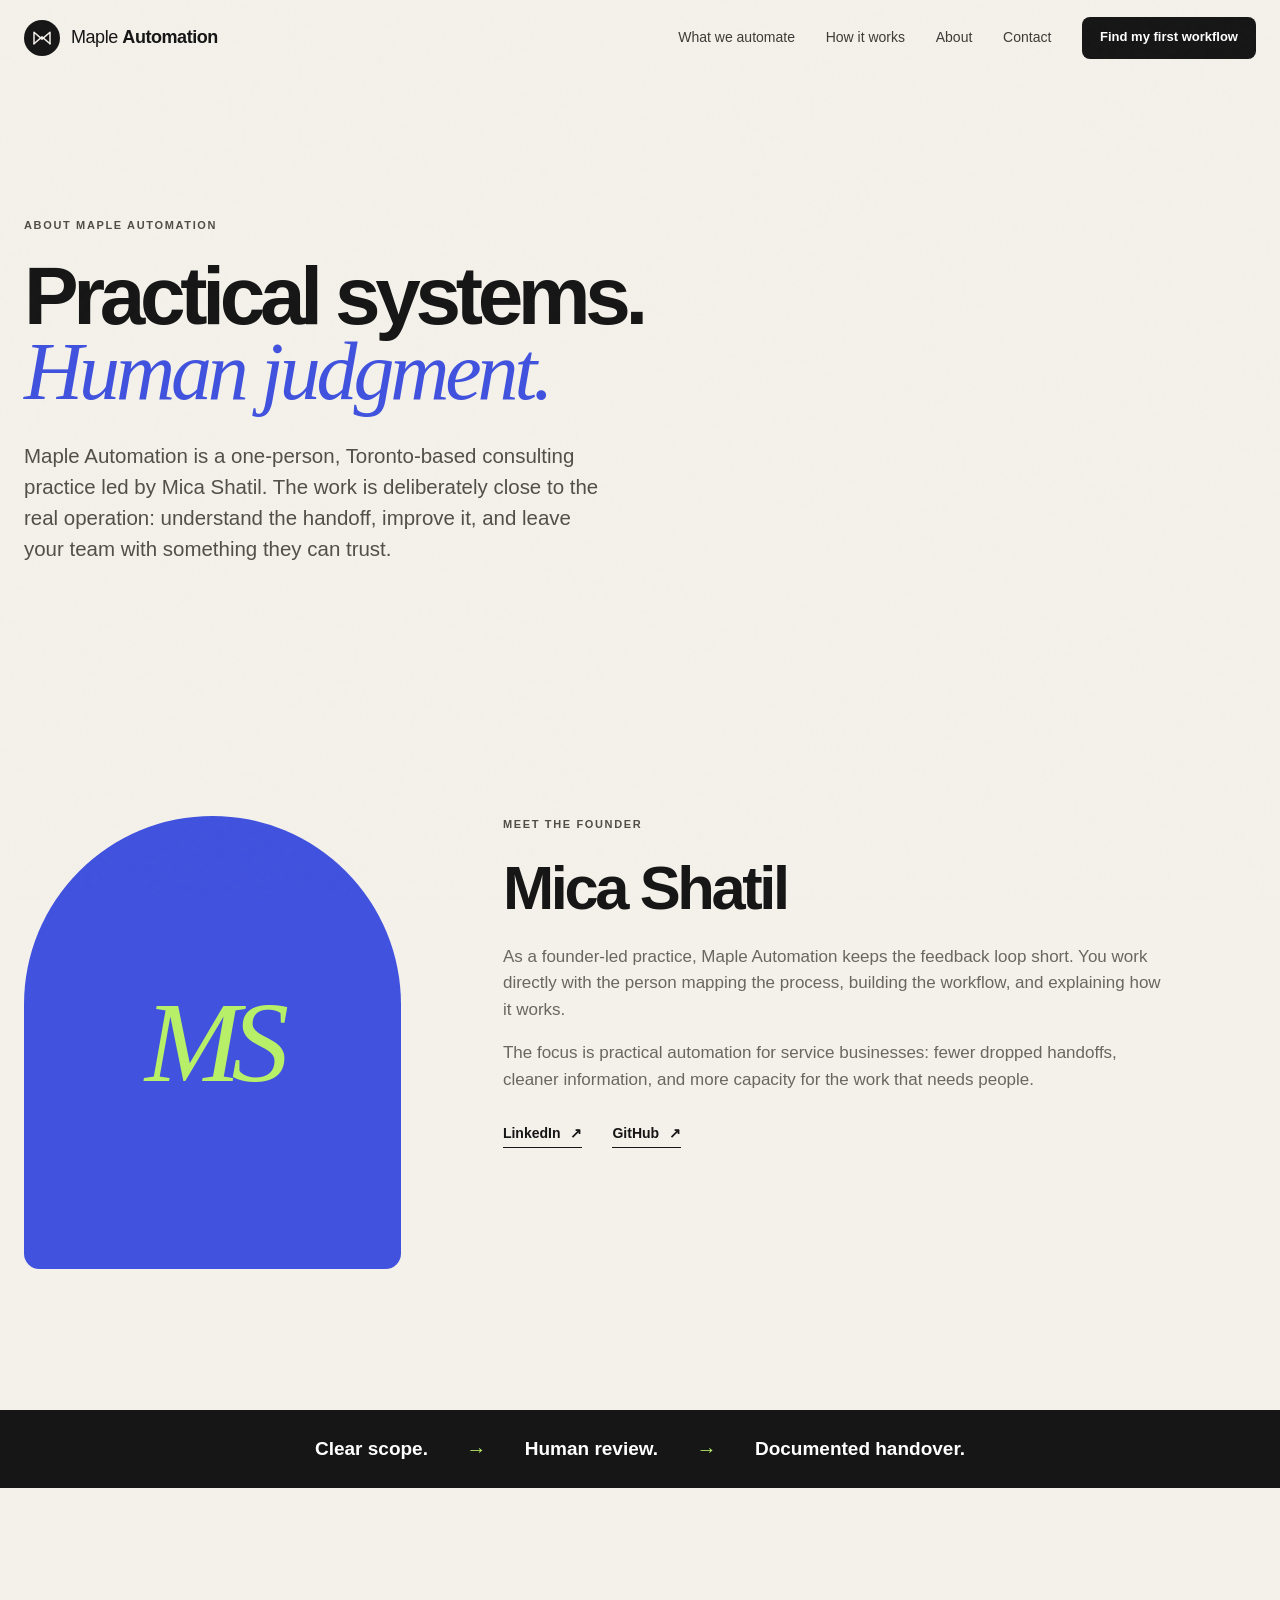
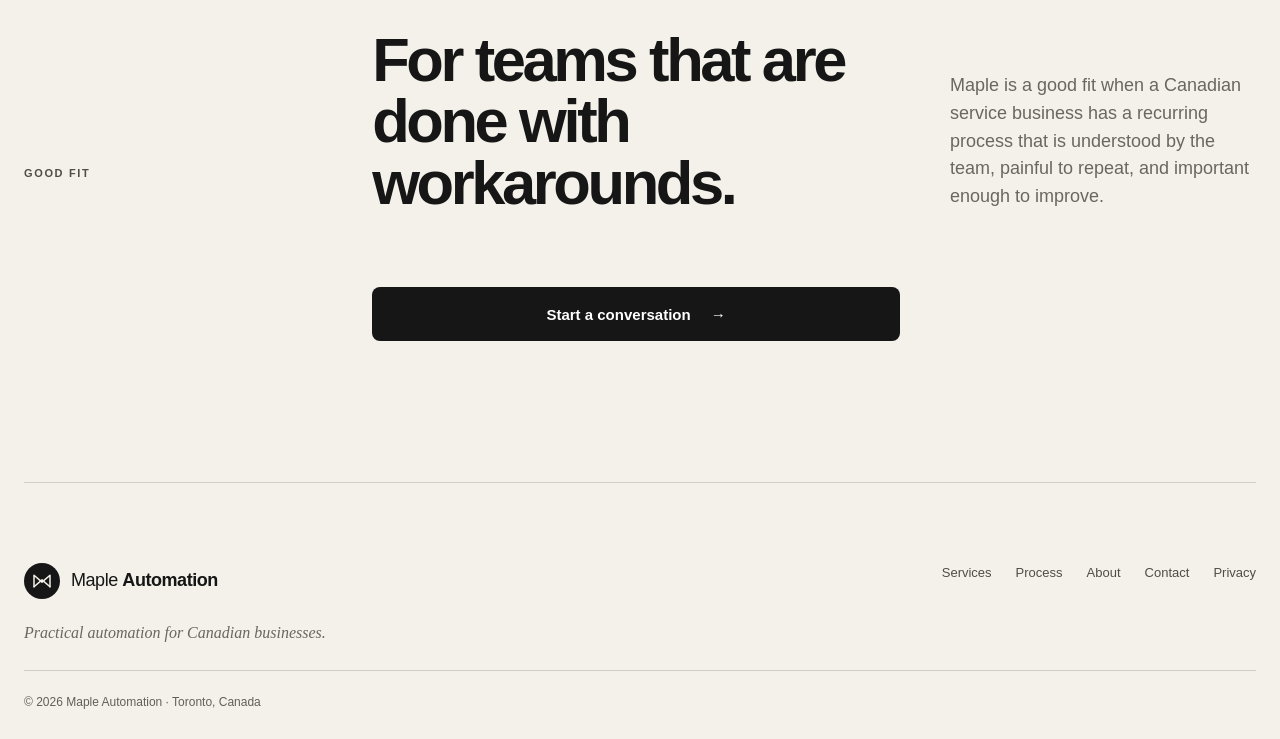
==== about.html @ 8e7fe8f0 "Maple Automation website" ====
<!doctype html><html lang="en-CA"><head><meta charset="utf-8"><meta name="viewport" content="width=device-width, initial-scale=1"><title>About Maple Automation | Mica Shatil, Toronto</title><meta name="description" content="Meet Mica Shatil, the founder behind Maple Automation, a Toronto-based automation consulting practice for Canadian service businesses."><meta name="robots" content="index,follow"><meta name="referrer" content="strict-origin-when-cross-origin"><link rel="canonical" href="https://mapleautomation.ca/about.html"><meta property="og:type" content="website"><meta property="og:locale" content="en_CA"><meta property="og:site_name" content="Maple Automation"><meta property="og:title" content="About Maple Automation | Mica Shatil, Toronto"><meta property="og:description" content="Meet Mica Shatil, the founder behind Maple Automation, a Toronto-based automation consulting practice for Canadian service businesses."><meta property="og:url" content="https://mapleautomation.ca/about.html"><meta property="og:image" content="https://mapleautomation.ca/assets/social-card.png"><meta property="og:image:alt" content="Maple Automation — Practical automation for Canadian businesses"><meta name="twitter:card" content="summary_large_image"><meta name="twitter:title" content="About Maple Automation | Mica Shatil, Toronto"><meta name="twitter:description" content="Meet Mica Shatil, the founder behind Maple Automation, a Toronto-based automation consulting practice for Canadian service businesses."><meta name="twitter:image" content="https://mapleautomation.ca/assets/social-card.png"><link rel="icon" href="assets/favicon.svg" type="image/svg+xml"><link rel="stylesheet" href="styles.css"></head><body><a class="skip-link" href="#main">Skip to content</a><header class="site-header" data-header><a class="brand" href="index.html" aria-label="Maple Automation home"><svg class="brand-mark" viewBox="0 0 42 42" aria-hidden="true"><path d="M7 31V11l14 12 14-12v20"/><path d="M7 31l14-12 14 12"/></svg><span>Maple <b>Automation</b></span></a><button class="menu-toggle" type="button" aria-expanded="false" aria-controls="site-nav" data-menu-toggle><span class="sr-only" data-menu-label>Open navigation</span><span></span><span></span></button><nav id="site-nav" class="site-nav" aria-label="Primary" data-nav><a href="services.html">What we automate</a><a href="process.html">How it works</a><a href="about.html" aria-current="page">About</a><a href="contact.html">Contact</a><a class="button button-small button-dark" href="contact.html">Find my first workflow</a></nav></header><main id="main" tabindex="-1"><section class="page-hero section-shell section-pad"><p class="eyebrow">About Maple Automation</p><h1>Practical systems.<br><em>Human judgment.</em></h1><p class="hero-lede">Maple Automation is a one-person, Toronto-based consulting practice led by Mica Shatil. The work is deliberately close to the real operation: understand the handoff, improve it, and leave your team with something they can trust.</p></section><section class="about section-shell section-pad" data-reveal><div class="about-grid"><div class="founder-mark" aria-hidden="true">MS</div><div><p class="eyebrow">Meet the founder</p><h2>Mica Shatil</h2><p>As a founder-led practice, Maple Automation keeps the feedback loop short. You work directly with the person mapping the process, building the workflow, and explaining how it works.</p><p>The focus is practical automation for service businesses: fewer dropped handoffs, cleaner information, and more capacity for the work that needs people.</p><div class="about-links"><a class="text-link" href="https://www.linkedin.com/in/mica-shatil" target="_blank" rel="noreferrer">LinkedIn <span class="sr-only">(opens in a new tab)</span><span aria-hidden="true">↗</span></a><a class="text-link" href="https://github.com/Mica-Shatil" target="_blank" rel="noreferrer">GitHub <span class="sr-only">(opens in a new tab)</span><span aria-hidden="true">↗</span></a></div></div></div></section><section class="signal-strip" aria-label="Operating principles"><p>Clear scope.</p><span>→</span><p>Human review.</p><span>→</span><p>Documented handover.</p></section><section class="section-shell section-pad"><div class="two-col-intro"><p class="eyebrow">Good fit</p><div><h2>For teams that are<br>done with workarounds.</h2><p>Maple is a good fit when a Canadian service business has a recurring process that is understood by the team, painful to repeat, and important enough to improve.</p><a class="button button-dark" href="contact.html">Start a conversation <span aria-hidden="true">→</span></a></div></div></section></main><footer class="site-footer"><div class="footer-brand"><a class="brand" href="index.html"><svg class="brand-mark" viewBox="0 0 42 42" aria-hidden="true"><path d="M7 31V11l14 12 14-12v20"/><path d="M7 31l14-12 14 12"/></svg><span>Maple <b>Automation</b></span></a><p>Practical automation for Canadian businesses.</p></div><nav aria-label="Footer"><a href="services.html">Services</a><a href="process.html">Process</a><a href="about.html">About</a><a href="contact.html">Contact</a><a href="privacy.html">Privacy</a></nav><p class="footer-note">© <span data-year></span> Maple Automation · Toronto, Canada</p></footer><script src="script.js" defer></script></body></html>
---- styles.css ----
/* Maple Automation — launch site */
:root {
  --paper: #f4f1ea;
  --paper-2: #ebe7de;
  --ink: #161616;
  --muted: #69675f;
  --line: rgba(22, 22, 22, .16);
  --blue: #4052de;
  --blue-deep: #2738c9;
  --green: #b8ef68;
  --orange: #ff7048;
  --orange-text: #a93216;
  --white: #fffdfa;
  --radius: 18px;
  --shadow: 0 22px 70px rgba(31, 26, 16, .12);
  --shell: min(1240px, calc(100% - 48px));
}

* { box-sizing: border-box; }
html { scroll-behavior: smooth; overflow-x: hidden; overflow-x: clip; }
body {
  margin: 0;
  color: var(--ink);
  background: var(--paper);
  font-family: Inter, ui-sans-serif, -apple-system, BlinkMacSystemFont, "Segoe UI", sans-serif;
  font-size: 16px;
  line-height: 1.55;
  -webkit-font-smoothing: antialiased;
  overflow-x: hidden;
  overflow-x: clip;
}
body::before {
  position: fixed;
  inset: 0;
  z-index: 99;
  pointer-events: none;
  opacity: .025;
  content: "";
  background-image: url("data:image/svg+xml,%3Csvg viewBox='0 0 180 180' xmlns='http://www.w3.org/2000/svg'%3E%3Cfilter id='n'%3E%3CfeTurbulence type='fractalNoise' baseFrequency='.8' numOctaves='4' stitchTiles='stitch'/%3E%3C/filter%3E%3Crect width='100%25' height='100%25' filter='url(%23n)' opacity='.7'/%3E%3C/svg%3E");
}

::selection { background: var(--green); color: var(--ink); }
a { color: inherit; }
button, input, textarea { font: inherit; }
button, a { -webkit-tap-highlight-color: transparent; }
img, svg { display: block; max-width: 100%; }
h1, h2, h3, p { margin-top: 0; }
h1, h2, h3 { text-wrap: balance; }
p { text-wrap: pretty; }

.sr-only {
  position: absolute;
  width: 1px;
  height: 1px;
  padding: 0;
  margin: -1px;
  overflow: hidden;
  clip: rect(0,0,0,0);
  white-space: nowrap;
  border: 0;
}
.skip-link {
  position: fixed;
  z-index: 200;
  top: 12px;
  left: 12px;
  transform: translateY(-150%);
  padding: 10px 16px;
  background: var(--ink);
  color: white;
  border-radius: 8px;
}
.skip-link:focus { transform: none; }
main:focus { outline: none; }

:focus-visible {
  outline: 3px solid var(--blue);
  outline-offset: 4px;
}

.section-shell { width: var(--shell); margin-inline: auto; }
.section-pad { padding-block: clamp(88px, 11vw, 160px); }
[id] { scroll-margin-top: 88px; }

.site-header {
  position: sticky;
  z-index: 60;
  top: 0;
  display: flex;
  align-items: center;
  justify-content: space-between;
  width: 100%;
  min-height: 76px;
  padding: 12px max(24px, calc((100% - 1240px) / 2));
  border-bottom: 1px solid transparent;
  transition: background .25s ease, border-color .25s ease, min-height .25s ease;
}
.site-header.is-scrolled {
  min-height: 64px;
  background: rgba(244, 241, 234, .9);
  border-color: var(--line);
  backdrop-filter: blur(18px);
  -webkit-backdrop-filter: blur(18px);
}
.brand {
  display: inline-flex;
  gap: 11px;
  align-items: center;
  font-size: 18px;
  letter-spacing: -.025em;
  text-decoration: none;
}
.brand b { font-weight: 730; }
.brand-mark {
  width: 36px;
  height: 36px;
  padding: 6px;
  background: var(--ink);
  color: var(--paper);
  border-radius: 50%;
}
.brand-mark path { fill: none; stroke: currentColor; stroke-width: 2.6; stroke-linecap: round; stroke-linejoin: round; }
.site-nav { display: flex; align-items: center; gap: clamp(18px, 2.4vw, 34px); }
.site-nav > a:not(.button) {
  position: relative;
  color: #3c3b37;
  font-size: 14px;
  text-decoration: none;
}
.site-nav > a:not(.button)::after {
  position: absolute;
  right: 0;
  bottom: -4px;
  left: 0;
  height: 1px;
  content: "";
  background: currentColor;
  transform: scaleX(0);
  transform-origin: right;
  transition: transform .2s ease;
}
.site-nav > a:not(.button):hover::after { transform: scaleX(1); transform-origin: left; }
.menu-toggle { display: none; }

.button {
  display: inline-flex;
  min-height: 54px;
  padding: 0 22px;
  align-items: center;
  justify-content: center;
  gap: 20px;
  border: 1px solid transparent;
  border-radius: 8px;
  cursor: pointer;
  font-size: 15px;
  font-weight: 700;
  text-decoration: none;
  transition: transform .2s ease, box-shadow .2s ease, background .2s ease;
}
.button:hover { transform: translateY(-2px); box-shadow: 0 10px 24px rgba(0,0,0,.12); }
.button-primary { background: var(--green); color: var(--ink); }
.button-dark { background: var(--ink); color: white; }
.button-small { min-height: 42px; padding-inline: 17px; font-size: 13px; }
.button-wide { width: 100%; }
.text-link {
  display: inline-flex;
  align-items: center;
  gap: 10px;
  padding-bottom: 2px;
  border-bottom: 1px solid currentColor;
  font-size: 14px;
  font-weight: 700;
  text-decoration: none;
}
.text-link span { transition: transform .2s ease; }
.text-link:hover span { transform: translate(3px, -2px); }

.eyebrow {
  display: flex;
  align-items: center;
  gap: 9px;
  margin-bottom: 24px;
  color: #4f4d46;
  font-size: 11px;
  font-weight: 800;
  letter-spacing: .15em;
  text-transform: uppercase;
}
.eyebrow-light { color: rgba(255,255,255,.92); font-size: 12px; }
.pulse-dot { width: 7px; height: 7px; background: var(--orange); border-radius: 50%; box-shadow: 0 0 0 5px rgba(255,112,72,.14); }

.hero {
  display: grid;
  min-height: calc(100vh - 76px);
  min-height: calc(100svh - 76px);
  padding-block: clamp(68px, 8vh, 110px) clamp(80px, 10vh, 130px);
  align-items: center;
  grid-template-columns: .92fr 1.08fr;
  gap: clamp(40px, 7vw, 110px);
}
.hero > * { min-width: 0; }
.hero-copy { position: relative; z-index: 2; }
.hero h1 {
  max-width: 760px;
  margin-bottom: 30px;
  font-size: clamp(62px, 7.3vw, 108px);
  font-weight: 550;
  letter-spacing: -.072em;
  line-height: .89;
}
.hero h1 em { color: var(--blue); font-family: Georgia, "Times New Roman", serif; font-weight: 400; letter-spacing: -.06em; }
.hero-lede { max-width: 590px; margin-bottom: 34px; color: #514f48; font-size: clamp(18px, 1.6vw, 22px); line-height: 1.52; }
.hero-actions { display: flex; align-items: center; gap: 28px; flex-wrap: wrap; }
.trust-line { display: flex; gap: 0; padding: 30px 0 0; margin: 0; color: var(--muted); list-style: none; font-size: 12px; font-weight: 650; }
.trust-line li { display: flex; align-items: center; }
.trust-line li:not(:last-child)::after { margin-inline: 12px; content: "·"; color: var(--orange); }

.hero-visual {
  position: relative;
  min-height: 570px;
  border: 1px solid rgba(22,22,22,.1);
  overflow: hidden;
  background:
    linear-gradient(rgba(22,22,22,.055) 1px, transparent 1px),
    linear-gradient(90deg, rgba(22,22,22,.055) 1px, transparent 1px),
    #e9e5dc;
  background-size: 42px 42px;
  border-radius: 28px;
  box-shadow: var(--shadow);
}
.hero-visual::before { position: absolute; inset: 0; content: ""; background: radial-gradient(circle at 65% 45%, rgba(83,102,255,.13), transparent 34%); }
.visual-label { position: absolute; z-index: 3; top: 28px; left: 30px; display: flex; align-items: center; gap: 10px; color: #66635b; font-size: 11px; font-weight: 700; text-transform: uppercase; letter-spacing: .1em; }
.visual-label span { padding: 5px 8px; background: #dad5cb; color: #5c5a54; border-radius: 4px; }
.input-stack { position: absolute; z-index: 2; left: 7%; top: 19%; bottom: 17%; display: flex; flex-direction: column; justify-content: space-between; }
.input-chip {
  display: flex;
  width: 170px;
  padding: 13px;
  align-items: center;
  gap: 10px;
  background: rgba(255,253,250,.95);
  border: 1px solid rgba(22,22,22,.1);
  border-radius: 11px;
  box-shadow: 0 10px 28px rgba(44,39,28,.08);
  transform: rotate(-2deg);
}
.input-chip:nth-child(2) { transform: rotate(2deg) translateX(14px); }
.input-chip:nth-child(3) { transform: rotate(-1deg) translateX(-5px); }
.chip-icon { display: grid; width: 34px; height: 34px; flex: 0 0 auto; place-items: center; background: var(--paper-2); border-radius: 7px; font-weight: 800; }
.input-chip span:last-child { display: flex; flex-direction: column; min-width: 0; }
.input-chip b { font-size: 12px; }
.input-chip small { color: #625f58; font-size: 11px; }
.flow-lines { position: absolute; z-index: 1; inset: 0; width: 100%; height: 100%; }
.flow-lines path { fill: none; stroke: #8e8b82; stroke-width: 1.5; stroke-dasharray: 5 6; opacity: .58; }
.flow-lines .flow-line-active { stroke: var(--blue); stroke-width: 2.5; stroke-dasharray: 7 7; animation: dash 15s linear infinite; opacity: .9; }
@keyframes dash { to { stroke-dashoffset: -140; } }
.automation-node {
  position: absolute;
  z-index: 3;
  top: 50%;
  left: 54%;
  display: grid;
  width: 110px;
  height: 110px;
  place-items: center;
  color: white;
  background: var(--blue);
  border: 9px solid rgba(244,241,234,.85);
  border-radius: 50%;
  box-shadow: 0 18px 40px rgba(83,102,255,.3);
  transform: translate(-50%, -50%);
}
.automation-node svg { width: 40px; height: 40px; }
.automation-node svg path, .automation-node svg circle { fill: none; stroke: currentColor; stroke-width: 2; stroke-linecap: round; }
.automation-node span { position: absolute; bottom: 14px; font-size: 8px; font-weight: 800; letter-spacing: .12em; text-transform: uppercase; }
.output-card { position: absolute; z-index: 3; top: 36%; right: 4%; width: 215px; padding: 18px; background: var(--ink); color: white; border-radius: 14px; box-shadow: 0 18px 45px rgba(0,0,0,.22); transform: rotate(2deg); }
.output-status { display: flex; align-items: center; gap: 8px; margin-bottom: 16px; color: var(--green); font-size: 9px; font-weight: 800; letter-spacing: .1em; text-transform: uppercase; }
.output-status span { width: 7px; height: 7px; background: var(--green); border-radius: 50%; }
.output-card p { margin-bottom: 18px; font-size: 13px; line-height: 1.45; }
.output-meta { display: flex; justify-content: space-between; padding-top: 11px; border-top: 1px solid rgba(255,255,255,.16); color: #a7a59f; font-size: 8px; }
.output-meta b { color: white; }
.visual-stamp { position: absolute; right: 28px; bottom: 28px; color: #646159; font-family: Georgia, serif; font-size: 12px; font-style: italic; line-height: 1.35; text-align: right; }

.signal-strip { display: flex; min-height: 78px; padding: 14px 24px; align-items: center; justify-content: center; gap: clamp(14px, 3vw, 42px); background: var(--ink); color: white; }
.signal-strip p { margin: 0; font-size: clamp(13px, 1.6vw, 19px); font-weight: 600; }
.signal-strip span { color: var(--green); font-size: 20px; }

.two-col-intro { display: grid; grid-template-columns: .36fr 1fr; gap: 30px; }
.section-intro h2, .section-heading h2, .calculator-copy h2, .founder-copy h2, .faq-heading h2 {
  margin-bottom: 24px;
  font-size: clamp(42px, 5.6vw, 78px);
  font-weight: 550;
  letter-spacing: -.055em;
  line-height: .99;
}
.two-col-intro > div { display: grid; grid-template-columns: 1fr .58fr; align-items: end; gap: 50px; }
.two-col-intro > div p { margin-bottom: 26px; color: var(--muted); font-size: 18px; }
.pain-grid { display: grid; margin-top: 70px; border-block: 1px solid var(--line); grid-template-columns: repeat(3, 1fr); }
.pain-grid article { min-height: 280px; padding: 34px 38px 28px 0; }
.pain-grid article + article { padding-left: 38px; border-left: 1px solid var(--line); }
.card-number { display: block; margin-bottom: 64px; color: var(--orange-text); font-size: 12px; font-weight: 800; }
.pain-grid h3 { margin-bottom: 14px; font-size: 22px; letter-spacing: -.025em; }
.pain-grid p { margin: 0; color: var(--muted); font-size: 15px; }

.use-cases { background: #3345c8; color: white; }
.section-heading { display: grid; margin-bottom: 64px; align-items: end; grid-template-columns: 1fr .52fr; gap: 60px; }
.section-heading h2 { margin: 0; }
.section-heading > p { margin: 0 0 8px; color: rgba(255,255,255,.9); font-size: 17px; }
.case-list { border-top: 1px solid rgba(255,255,255,.34); }
.case-row { border-bottom: 1px solid rgba(255,255,255,.34); }
.case-trigger {
  display: grid;
  width: 100%;
  padding: 26px 0;
  align-items: center;
  border: 0;
  color: inherit;
  background: transparent;
  cursor: pointer;
  grid-template-columns: 70px 1fr .75fr 42px;
  text-align: left;
}
.case-index { color: var(--green); font-size: 12px; font-weight: 800; }
.case-title { font-size: clamp(21px, 2.2vw, 30px); font-weight: 650; letter-spacing: -.03em; }
.case-tag { color: rgba(255,255,255,.86); font-size: 14px; }
.case-toggle { display: grid; width: 34px; height: 34px; place-items: center; border: 1px solid rgba(255,255,255,.45); border-radius: 50%; font-size: 20px; font-weight: 300; }
.case-panel { padding: 0 0 32px 70px; }
.before-after { display: grid; padding: 26px; background: rgba(20,27,97,.23); border-radius: 12px; grid-template-columns: 1fr 40px 1fr; gap: 20px; }
.before-after > span { align-self: center; color: var(--green); font-size: 22px; text-align: center; }
.before-after small { color: var(--green); font-size: 9px; font-weight: 800; letter-spacing: .13em; text-transform: uppercase; }
.before-after p { max-width: 440px; margin: 6px 0 0; color: rgba(255,255,255,.94); font-size: 15px; }
.tools-line { margin: 14px 0 0; color: rgba(255,255,255,.8); font-size: 12px; letter-spacing: .06em; text-transform: uppercase; }

.dark-heading > p { color: var(--muted); }
.steps { position: relative; padding: 0; margin: 0; list-style: none; }
.steps::before { position: absolute; top: 42px; bottom: 42px; left: 44px; width: 1px; content: ""; background: var(--line); }
.steps li { position: relative; display: grid; min-height: 145px; grid-template-columns: 90px 1fr; gap: 40px; }
.step-marker { position: relative; z-index: 2; display: grid; width: 88px; height: 88px; place-items: center; background: var(--paper); border: 1px solid var(--line); border-radius: 50%; }
.step-marker span { display: grid; width: 56px; height: 56px; place-items: center; background: var(--ink); color: white; border-radius: 50%; font-size: 11px; font-weight: 800; }
.steps li > div:last-child { display: grid; padding: 12px 0 42px; border-bottom: 1px solid var(--line); grid-template-columns: .35fr .55fr 1fr; gap: 35px; }
.step-time { margin: 8px 0 0; color: var(--blue-deep); font-size: 12px; font-weight: 800; letter-spacing: .04em; text-transform: uppercase; }
.steps h3 { margin: 0; font-size: 27px; letter-spacing: -.035em; }
.steps li > div:last-child > p:last-child { max-width: 520px; margin: 3px 0 0; color: var(--muted); font-size: 15px; }
.scope-note { display: grid; margin: 64px 0 0 130px; padding: 24px 28px; align-items: center; background: #e6e1d7; border-radius: 12px; grid-template-columns: 50px 1fr auto; gap: 20px; }
.scope-icon { display: grid; width: 42px; height: 42px; place-items: center; color: white; background: var(--blue); border-radius: 50%; font-size: 20px; }
.scope-note p { margin: 0; color: #55524b; font-size: 13px; }
.scope-note p b { color: var(--ink); }
.scope-note a { color: var(--ink); font-size: 12px; font-weight: 800; text-decoration: none; }

.calculator-section { background: #ded9ce; }
.calculator-grid { display: grid; align-items: start; grid-template-columns: .8fr 1fr; gap: clamp(50px, 8vw, 130px); }
.calculator-copy { position: sticky; top: 110px; }
.calculator-copy h2 { font-size: clamp(42px, 5vw, 68px); }
.calculator-copy > p { max-width: 520px; color: var(--muted); font-size: 17px; }
.calc-note { display: flex; max-width: 500px; margin-top: 40px; align-items: flex-start; gap: 13px; }
.calc-note > span { display: grid; width: 24px; height: 24px; flex: 0 0 auto; place-items: center; border: 1px solid #8d897f; border-radius: 50%; font-family: Georgia, serif; font-style: italic; }
.calc-note p { margin: 1px 0 0; color: #5d5a53; font-size: 11px; }
.calculator { padding: clamp(26px, 4vw, 48px); background: var(--white); border-radius: 18px; box-shadow: 0 18px 60px rgba(45,39,27,.08); }
.calculator label { display: block; color: #4f4d46; font-size: 11px; font-weight: 750; letter-spacing: .03em; text-transform: uppercase; }
.field-pair { display: grid; grid-template-columns: 1fr 1fr; gap: 16px; }
.input-with-suffix, .input-with-prefix { display: flex; height: 60px; margin-top: 8px; align-items: center; border: 1px solid #cfcbc2; border-radius: 8px; overflow: hidden; background: white; }
.input-with-suffix:focus-within, .input-with-prefix:focus-within { border-color: var(--blue-deep); box-shadow: 0 0 0 3px rgba(39,56,201,.18); }
.input-with-suffix input, .input-with-prefix input { width: 100%; height: 100%; min-width: 0; padding: 0 16px; border: 0; outline: 0; background: transparent; color: var(--ink); font-size: 22px; font-weight: 650; }
.input-with-suffix span, .input-with-prefix span { padding: 0 16px; color: #625f58; font-size: 12px; text-transform: uppercase; }
.input-with-prefix > span:first-child { padding-right: 0; color: var(--ink); font-size: 18px; }
.range-label { margin-block: 29px; }
.range-label > span { display: flex; justify-content: space-between; }
.range-label output { color: var(--blue); font-size: 12px; }
input[type="range"] { width: 100%; margin: 17px 0 0; accent-color: var(--blue); }
.calc-result { display: grid; margin: 34px 0 22px; padding: 25px; background: var(--ink); color: white; border-radius: 10px; grid-template-columns: 1fr 1fr; gap: 24px; }
.calc-result > div + div { padding-left: 24px; border-left: 1px solid rgba(255,255,255,.2); }
.calc-result small { display: block; margin-bottom: 5px; color: #aaa9a4; font-size: 9px; letter-spacing: .06em; text-transform: uppercase; }
.calc-result strong { display: block; color: var(--green); font-size: clamp(24px, 3.2vw, 39px); letter-spacing: -.04em; white-space: nowrap; }
.calc-result em { margin-left: 3px; color: white; font-size: 10px; font-style: normal; font-weight: 500; letter-spacing: 0; }

.about { display: grid; grid-template-columns: .72fr 1fr; gap: clamp(55px, 9vw, 140px); }
.founder-card { align-self: start; }
.founder-portrait { position: relative; display: grid; aspect-ratio: .83; place-items: center; overflow: hidden; background: var(--blue); border-radius: 220px 220px 18px 18px; }
.founder-portrait > span { position: relative; z-index: 2; color: var(--green); font-family: Georgia, serif; font-size: clamp(78px, 11vw, 145px); font-style: italic; letter-spacing: -.1em; transform: translateX(-.05em); }
.founder-portrait svg { position: absolute; inset: 0; width: 100%; height: 100%; opacity: .3; }
.founder-portrait path { fill: none; stroke: white; stroke-width: 1.2; }
.portrait-caption { display: flex; margin: 15px 10px 0; justify-content: space-between; color: #4f4d46; font-size: 10px; font-weight: 800; line-height: 1.5; text-transform: uppercase; }
.portrait-caption span { color: #625f58; font-weight: 600; }
.founder-copy { padding-top: 25px; }
.founder-copy h2 { margin-bottom: 30px; }
.founder-copy > p { max-width: 660px; color: var(--muted); }
.founder-copy .founder-lede { color: var(--ink); font-size: 20px; line-height: 1.55; }
.credential-grid { display: grid; margin-block: 36px 28px; border-block: 1px solid var(--line); grid-template-columns: repeat(3, 1fr); }
.credential-grid div { padding: 22px 18px 22px 0; }
.credential-grid div + div { padding-left: 18px; border-left: 1px solid var(--line); }
.credential-grid strong { display: block; margin-bottom: 4px; font-size: 12px; }
.credential-grid span { display: block; color: var(--muted); font-size: 10px; line-height: 1.45; }
.founder-links { display: flex; gap: 30px; }
.experience-note { margin-top: 28px; font-size: 10px; font-style: italic; }

.guardrails { background: var(--ink); color: white; }
.guardrail-grid { display: grid; border-top: 1px solid rgba(255,255,255,.2); grid-template-columns: repeat(4, 1fr); }
.guardrail-grid article { min-height: 270px; padding: 28px 26px 10px 0; }
.guardrail-grid article + article { padding-left: 26px; border-left: 1px solid rgba(255,255,255,.2); }
.guardrail-grid span { display: block; margin-bottom: 78px; color: var(--green); font-size: 10px; font-weight: 800; }
.guardrail-grid h3 { margin-bottom: 12px; font-size: 18px; }
.guardrail-grid p { margin: 0; color: rgba(255,255,255,.6); font-size: 12px; }

.faq { display: grid; grid-template-columns: .65fr 1fr; gap: clamp(50px, 9vw, 140px); }
.faq-heading { align-self: start; }
.faq-heading h2 { font-size: clamp(42px, 5vw, 67px); }
.faq-heading > p { max-width: 420px; color: var(--muted); }
.faq-heading .text-link { margin-top: 18px; }
.faq-list { border-top: 1px solid var(--line); }
.faq-list details { border-bottom: 1px solid var(--line); }
.faq-list summary { display: flex; min-height: 84px; padding: 22px 0; align-items: center; justify-content: space-between; gap: 25px; cursor: pointer; font-size: 17px; font-weight: 650; list-style: none; }
.faq-list summary::-webkit-details-marker { display: none; }
.faq-list summary span { font-size: 24px; font-weight: 300; transition: transform .2s ease; }
.faq-list details[open] summary span { transform: rotate(45deg); }
.faq-list details p { max-width: 650px; padding: 0 45px 24px 0; margin: 0; color: var(--muted); font-size: 14px; }

.contact-section { padding-inline: 24px; background: var(--paper); }
.contact-shell { display: grid; width: min(1340px, 100%); margin-inline: auto; padding: clamp(36px, 6vw, 82px); background: var(--blue); color: white; border-radius: 24px; grid-template-columns: .75fr 1fr; gap: clamp(45px, 8vw, 120px); }
.contact-copy h2 { margin-bottom: 25px; font-size: clamp(48px, 6.4vw, 86px); font-weight: 550; letter-spacing: -.06em; line-height: .95; }
.contact-copy > p { max-width: 460px; color: rgba(255,255,255,.92); }
.contact-direct { display: flex; margin-top: 48px; flex-direction: column; }
.contact-direct small { margin-bottom: 5px; color: rgba(255,255,255,.82); font-size: 12px; letter-spacing: .1em; text-transform: uppercase; }
.contact-direct a { font-size: clamp(18px, 2.1vw, 27px); font-weight: 650; text-decoration-thickness: 1px; text-underline-offset: 5px; }
.contact-location { display: flex; margin-top: 55px; align-items: center; gap: 9px; font-size: 13px; }
.contact-location span { width: 7px; height: 7px; background: var(--green); border-radius: 50%; }
.fit-check { display: grid; max-width: 490px; margin-top: 34px; border-block: 1px solid rgba(255,255,255,.28); }
.fit-check p { padding: 13px 0; margin: 0; color: rgba(255,255,255,.86); font-size: 12px; }
.fit-check p + p { border-top: 1px solid rgba(255,255,255,.2); }
.fit-check b { color: white; }
.contact-form { padding: clamp(24px, 3.7vw, 46px); background: var(--white); color: var(--ink); border-radius: 14px; }
.contact-form label, .contact-form legend { display: block; color: #4c4a44; font-size: 10px; font-weight: 780; letter-spacing: .04em; text-transform: uppercase; }
.contact-form label > span[aria-hidden] { color: var(--orange); }
.contact-form input[type="text"], .contact-form input[type="email"], .contact-form textarea {
  width: 100%;
  margin-top: 7px;
  padding: 13px 14px;
  border: 1px solid #cecbc2;
  outline: 0;
  background: white;
  border-radius: 6px;
  color: var(--ink);
  font-size: 14px;
  text-transform: none;
  transition: border-color .2s ease, box-shadow .2s ease;
}
.contact-form input { height: 48px; }
.contact-form textarea { min-height: 126px; resize: vertical; }
.contact-form input:focus, .contact-form textarea:focus { border-color: var(--blue); box-shadow: 0 0 0 3px rgba(83,102,255,.12); }
.contact-form > label { margin-top: 18px; }
.contact-form .optional { float: right; color: #68655e; font-size: 10px; font-weight: 600; }
.contact-form fieldset { padding: 0; margin: 20px 0; border: 0; }
.choice-row { display: grid; margin-top: 8px; grid-template-columns: repeat(3, 1fr); gap: 8px; }
.choice-row label { position: relative; cursor: pointer; }
.choice-row input { position: absolute; opacity: 0; }
.choice-row span { display: grid; height: 42px; place-items: center; border: 1px solid #cecbc2; border-radius: 6px; color: #66635c; font-size: 12px; text-transform: none; }
.choice-row input:checked + span { border-color: var(--blue); background: rgba(83,102,255,.08); color: var(--blue); }
.choice-row input:focus-visible + span { outline: 3px solid var(--blue); outline-offset: 2px; }
.form-note { margin: 13px 0 0; color: #625f58; font-size: 12px; line-height: 1.5; }
.form-status { min-height: 18px; margin: 9px 0 0; color: var(--blue-deep); font-size: 12px; font-weight: 700; }

.site-footer { width: var(--shell); padding-block: 80px 28px; margin-inline: auto; }
.footer-top { display: grid; padding-bottom: 70px; align-items: start; grid-template-columns: 1fr .8fr .5fr; gap: 50px; }
.brand-footer { font-size: 22px; }
.footer-top > p { color: var(--muted); font-family: Georgia, serif; font-size: 18px; font-style: italic; line-height: 1.45; }
.footer-links { display: grid; gap: 9px; }
.footer-links a { color: #4f4d46; font-size: 12px; text-decoration: none; }
.footer-links a:hover { color: var(--blue); }
.footer-bottom { display: flex; padding-top: 22px; justify-content: space-between; border-top: 1px solid var(--line); color: #625f58; font-size: 12px; }
.footer-bottom p { margin: 0; }
.footer-bottom div { display: flex; gap: 22px; }
.footer-bottom a { text-decoration: none; }

/* Multi-page layout: classes used by services, process, about and contact pages */
.page-hero { padding-bottom: clamp(48px, 6vw, 90px); }
.page-hero h1 {
  max-width: 900px;
  margin-bottom: 30px;
  font-size: clamp(52px, 6.4vw, 96px);
  font-weight: 550;
  letter-spacing: -.065em;
  line-height: .92;
}
.page-hero h1 em { color: var(--blue); font-family: Georgia, "Times New Roman", serif; font-weight: 400; letter-spacing: -.05em; }
.two-col-intro h2 { margin-bottom: 24px; font-size: clamp(38px, 4.8vw, 66px); font-weight: 550; letter-spacing: -.055em; line-height: 1; }
.approach .section-heading > p { color: var(--muted); }
.approach-grid { display: grid; margin-block: 0 44px; border-block: 1px solid var(--line); grid-template-columns: repeat(auto-fit, minmax(220px, 1fr)); }
.approach-grid article { padding: 30px 30px 30px 0; }
.approach-grid article + article { padding-left: 30px; border-left: 1px solid var(--line); }
.step-number { display: block; margin-bottom: 40px; color: var(--orange-text); font-size: 12px; font-weight: 800; }
.approach-grid h3 { margin-bottom: 12px; font-size: 22px; letter-spacing: -.025em; }
.approach-grid p { margin: 0; color: var(--muted); font-size: 15px; }
.guardrails .two-col-intro > div p { color: rgba(255,255,255,.82); }
.guardrails .text-link { color: white; }
.faq-list summary::after { flex: 0 0 auto; content: "+"; font-size: 24px; font-weight: 300; }
.faq-list details[open] summary::after { content: "−"; }
.about { display: block; }
.about-grid { display: grid; align-items: start; grid-template-columns: minmax(180px, .5fr) 1fr; gap: clamp(40px, 8vw, 120px); }
.founder-mark { display: grid; aspect-ratio: .83; place-items: center; background: var(--blue); color: var(--green); border-radius: 220px 220px 18px 18px; font-family: Georgia, serif; font-size: clamp(64px, 9vw, 130px); font-style: italic; letter-spacing: -.08em; }
.about-grid h2 { margin-bottom: 26px; font-size: clamp(38px, 4.8vw, 66px); font-weight: 550; letter-spacing: -.055em; line-height: 1; }
.about-grid p:not(.eyebrow) { max-width: 660px; color: var(--muted); font-size: 17px; }
.about-links { display: flex; margin-top: 30px; flex-wrap: wrap; gap: 30px; }
.calculator label { margin-top: 22px; }
.calculator label:first-child { margin-top: 0; }
.calculator input[type="number"] { display: block; width: 100%; height: 56px; margin-top: 8px; padding: 0 16px; border: 1px solid #cfcbc2; border-radius: 8px; background: white; color: var(--ink); font-size: 20px; font-weight: 650; }
.calculator input[type="number"]:focus { border-color: var(--blue-deep); box-shadow: 0 0 0 3px rgba(39,56,201,.18); outline: 0; }
.calculator output { display: block; margin-top: 8px; color: var(--blue-deep); font-size: 13px; }
.calculator-result { display: grid; margin: 30px 0 22px; padding: 25px; background: var(--ink); color: white; border-radius: 10px; grid-template-columns: 1fr 1fr; gap: 24px; }
.calculator-result > div + div { padding-left: 24px; border-left: 1px solid rgba(255,255,255,.2); }
.calculator-result span:not([data-value-result]) { display: block; margin-bottom: 5px; color: #c4c3be; font-size: 11px; letter-spacing: .06em; text-transform: uppercase; }
.calculator-result strong { display: block; color: var(--green); font-size: clamp(24px, 3vw, 36px); letter-spacing: -.04em; white-space: nowrap; }
.calculator .calc-note { margin-top: 18px; color: #5d5a53; font-size: 12px; }
.contact-form select { display: block; width: 100%; height: 48px; margin-top: 7px; padding: 0 12px; border: 1px solid #cecbc2; border-radius: 6px; background: white; color: var(--ink); font: inherit; font-size: 14px; text-transform: none; }
.contact-form select:focus { border-color: var(--blue); box-shadow: 0 0 0 3px rgba(83,102,255,.12); outline: 0; }
.contact-icon { color: var(--green); font-size: 22px; }
.site-footer { display: grid; align-items: start; border-top: 1px solid var(--line); grid-template-columns: 1fr auto; gap: 24px 50px; }
.footer-brand p { margin: 14px 0 0; color: var(--muted); font-family: Georgia, serif; font-style: italic; }
.site-footer nav { display: flex; flex-wrap: wrap; gap: 8px 24px; }
.site-footer nav a { color: #4f4d46; font-size: 13px; text-decoration: none; }
.site-footer nav a:hover { color: var(--blue-deep); text-decoration: underline; }
.footer-note { margin: 0; padding-top: 22px; border-top: 1px solid var(--line); color: #625f58; font-size: 12px; grid-column: 1 / -1; }

.reveal-ready [data-reveal] { opacity: 0; transform: translateY(24px); transition: opacity .7s ease, transform .7s ease; }
.reveal-ready [data-reveal].is-visible { opacity: 1; transform: none; }
.use-cases :focus-visible, .contact-copy :focus-visible { outline-color: var(--green); }
.contact-form :focus-visible { outline-color: var(--blue-deep); }

@media (max-width: 1050px) {
  .hero { min-height: auto; grid-template-columns: 1fr; }
  .hero-copy { max-width: 820px; padding-top: 30px; }
  .hero-visual { min-height: 540px; }
  .two-col-intro { grid-template-columns: 1fr; }
  .two-col-intro > div { grid-template-columns: 1fr .6fr; }
  .calculator-grid { gap: 50px; }
  .about { grid-template-columns: .62fr 1fr; gap: 60px; }
  .credential-grid { grid-template-columns: 1fr; }
  .credential-grid div + div { padding-left: 0; border-top: 1px solid var(--line); border-left: 0; }
  .guardrail-grid { grid-template-columns: repeat(2, 1fr); }
  .guardrail-grid article:nth-child(3) { padding-left: 0; border-top: 1px solid rgba(255,255,255,.2); border-left: 0; }
  .guardrail-grid article:nth-child(4) { border-top: 1px solid rgba(255,255,255,.2); }
  .contact-shell { grid-template-columns: .7fr 1fr; gap: 45px; }
}

@media (max-width: 820px) {
  :root { --shell: min(100% - 32px, 1240px); }
  .site-header { min-height: 66px; padding-inline: 16px; }
  .menu-toggle { position: relative; z-index: 2; display: grid; width: 42px; height: 42px; padding: 11px; place-content: center; gap: 6px; border: 1px solid var(--line); background: var(--paper); border-radius: 50%; }
  .menu-toggle span:not(.sr-only) { display: block; width: 18px; height: 1.5px; background: var(--ink); transition: transform .2s ease; }
  .menu-toggle[aria-expanded="true"] span:nth-last-child(2) { transform: translateY(3.7px) rotate(45deg); }
  .menu-toggle[aria-expanded="true"] span:last-child { transform: translateY(-3.7px) rotate(-45deg); }
  .site-nav { position: fixed; inset: 0; display: none; padding: 105px 25px 35px; align-items: stretch; flex-direction: column; background: var(--paper); }
  .site-nav.is-open { display: flex; }
  .site-nav > a:not(.button) { padding-block: 12px; border-bottom: 1px solid var(--line); font-size: 24px; }
  .site-nav .button { margin-top: auto; }
  body.menu-open { overflow: hidden; }
  .hero { padding-top: 58px; gap: 52px; }
  .hero h1 { font-size: clamp(54px, 14vw, 85px); }
  .hero-visual { min-height: 490px; }
  .signal-strip { gap: 10px; }
  .signal-strip p { font-size: 11px; }
  .two-col-intro > div, .section-heading { grid-template-columns: 1fr; gap: 18px; }
  .pain-grid { grid-template-columns: 1fr; }
  .pain-grid article { min-height: 0; padding: 28px 0; }
  .pain-grid article + article { padding-left: 0; border-top: 1px solid var(--line); border-left: 0; }
  .card-number { margin-bottom: 30px; }
  .case-trigger { grid-template-columns: 45px 1fr 38px; }
  .case-tag { display: none; }
  .case-panel { padding-left: 45px; }
  .before-after { grid-template-columns: 1fr; }
  .before-after > span { transform: rotate(90deg); }
  .steps li > div:last-child { grid-template-columns: 1fr; gap: 8px; }
  .scope-note { margin-left: 0; grid-template-columns: 45px 1fr; }
  .scope-note a { grid-column: 2; }
  .calculator-grid { grid-template-columns: 1fr; }
  .calculator-copy { position: static; }
  .about { grid-template-columns: 1fr; }
  .founder-card { max-width: 540px; }
  .faq { grid-template-columns: 1fr; }
  .contact-section { padding-inline: 12px; }
  .contact-shell { grid-template-columns: 1fr; }
  .contact-location { margin-top: 30px; }
  .approach-grid { grid-template-columns: 1fr; }
  .approach-grid article, .approach-grid article + article { padding: 26px 0; border-left: 0; }
  .approach-grid article + article { border-top: 1px solid var(--line); }
  .step-number { margin-bottom: 18px; }
  .about-grid { grid-template-columns: 1fr; }
  .founder-mark { max-width: 260px; }
  .site-footer { grid-template-columns: 1fr; }
}

@media (max-width: 560px) {
  .section-pad { padding-block: 82px; }
  .brand { font-size: 16px; }
  .brand-mark { width: 32px; height: 32px; }
  .hero { padding-top: 38px; }
  .hero h1 { margin-bottom: 25px; font-size: clamp(49px, 15.2vw, 72px); }
  .hero-lede { font-size: 17px; }
  .hero-actions { align-items: stretch; flex-direction: column; }
  .hero-actions .button { width: 100%; }
  .hero-actions .text-link { align-self: flex-start; }
  .trust-line { flex-wrap: wrap; row-gap: 5px; }
  .hero-visual { min-height: 470px; margin-inline: -5px; }
  .input-chip { width: 137px; padding: 10px; }
  .chip-icon { width: 28px; height: 28px; }
  .input-chip b { font-size: 10px; }
  .input-chip small { font-size: 8px; }
  .automation-node { left: 54%; width: 84px; height: 84px; border-width: 7px; }
  .automation-node svg { width: 30px; }
  .automation-node span { bottom: 8px; font-size: 6px; }
  .output-card { top: 39%; right: 3%; width: 154px; padding: 13px; }
  .output-card p { font-size: 10px; }
  .output-meta { flex-direction: column; gap: 3px; }
  .visual-stamp { display: none; }
  .signal-strip { min-height: 68px; }
  .signal-strip p:nth-of-type(2), .signal-strip p:nth-of-type(2) + span { display: none; }
  .pain-grid { margin-top: 45px; }
  .section-heading { margin-bottom: 44px; }
  .case-trigger { padding-block: 20px; grid-template-columns: 34px 1fr 36px; }
  .case-title { font-size: 19px; }
  .case-panel { padding-left: 34px; }
  .before-after { padding: 18px; }
  .steps::before { left: 29px; }
  .steps li { min-height: 0; grid-template-columns: 60px 1fr; gap: 16px; }
  .step-marker { width: 58px; height: 58px; }
  .step-marker span { width: 42px; height: 42px; }
  .steps li > div:last-child { padding-top: 0; padding-bottom: 35px; }
  .steps h3 { font-size: 22px; }
  .scope-note { padding: 20px; }
  .calculator { padding: 22px 18px; }
  .field-pair { grid-template-columns: 1fr; }
  .calc-result { grid-template-columns: 1fr; }
  .calc-result > div + div { padding: 17px 0 0; border-top: 1px solid rgba(255,255,255,.2); border-left: 0; }
  .guardrail-grid { grid-template-columns: 1fr; }
  .guardrail-grid article, .guardrail-grid article + article, .guardrail-grid article:nth-child(3) { min-height: 0; padding: 25px 0; border-top: 1px solid rgba(255,255,255,.2); border-left: 0; }
  .guardrail-grid article:first-child { border-top: 0; }
  .guardrail-grid span { margin-bottom: 35px; }
  .contact-shell { padding: 30px 18px; border-radius: 15px; }
  .contact-copy h2 { font-size: 48px; }
  .contact-direct a { font-size: 17px; }
  .contact-form { padding: 22px 16px; }
  .choice-row { grid-template-columns: 1fr; }
  .footer-top { grid-template-columns: 1fr; gap: 30px; padding-bottom: 45px; }
  .footer-bottom { align-items: flex-start; flex-direction: column; gap: 15px; }
  .calculator-result { grid-template-columns: 1fr; }
  .calculator-result > div + div { padding: 17px 0 0; border-top: 1px solid rgba(255,255,255,.2); border-left: 0; }
}
@media (max-width: 420px) {
  .automation-node { top: 31%; left: 74%; }
  .output-card { top: auto; bottom: 5%; right: 4%; }
  .flow-lines { display: none; }
}

@media (prefers-reduced-motion: reduce) {
  html { scroll-behavior: auto; }
  *, *::before, *::after { scroll-behavior: auto !important; animation-duration: .01ms !important; animation-iteration-count: 1 !important; transition-duration: .01ms !important; }
  .reveal-ready [data-reveal] { opacity: 1; transform: none; }
}

@media print {
  .site-header, .hero-visual, .signal-strip, .calculator-section, .contact-section, .site-footer { display: none; }
  body { background: white; }
  .reveal-ready [data-reveal] { opacity: 1; transform: none; }
}
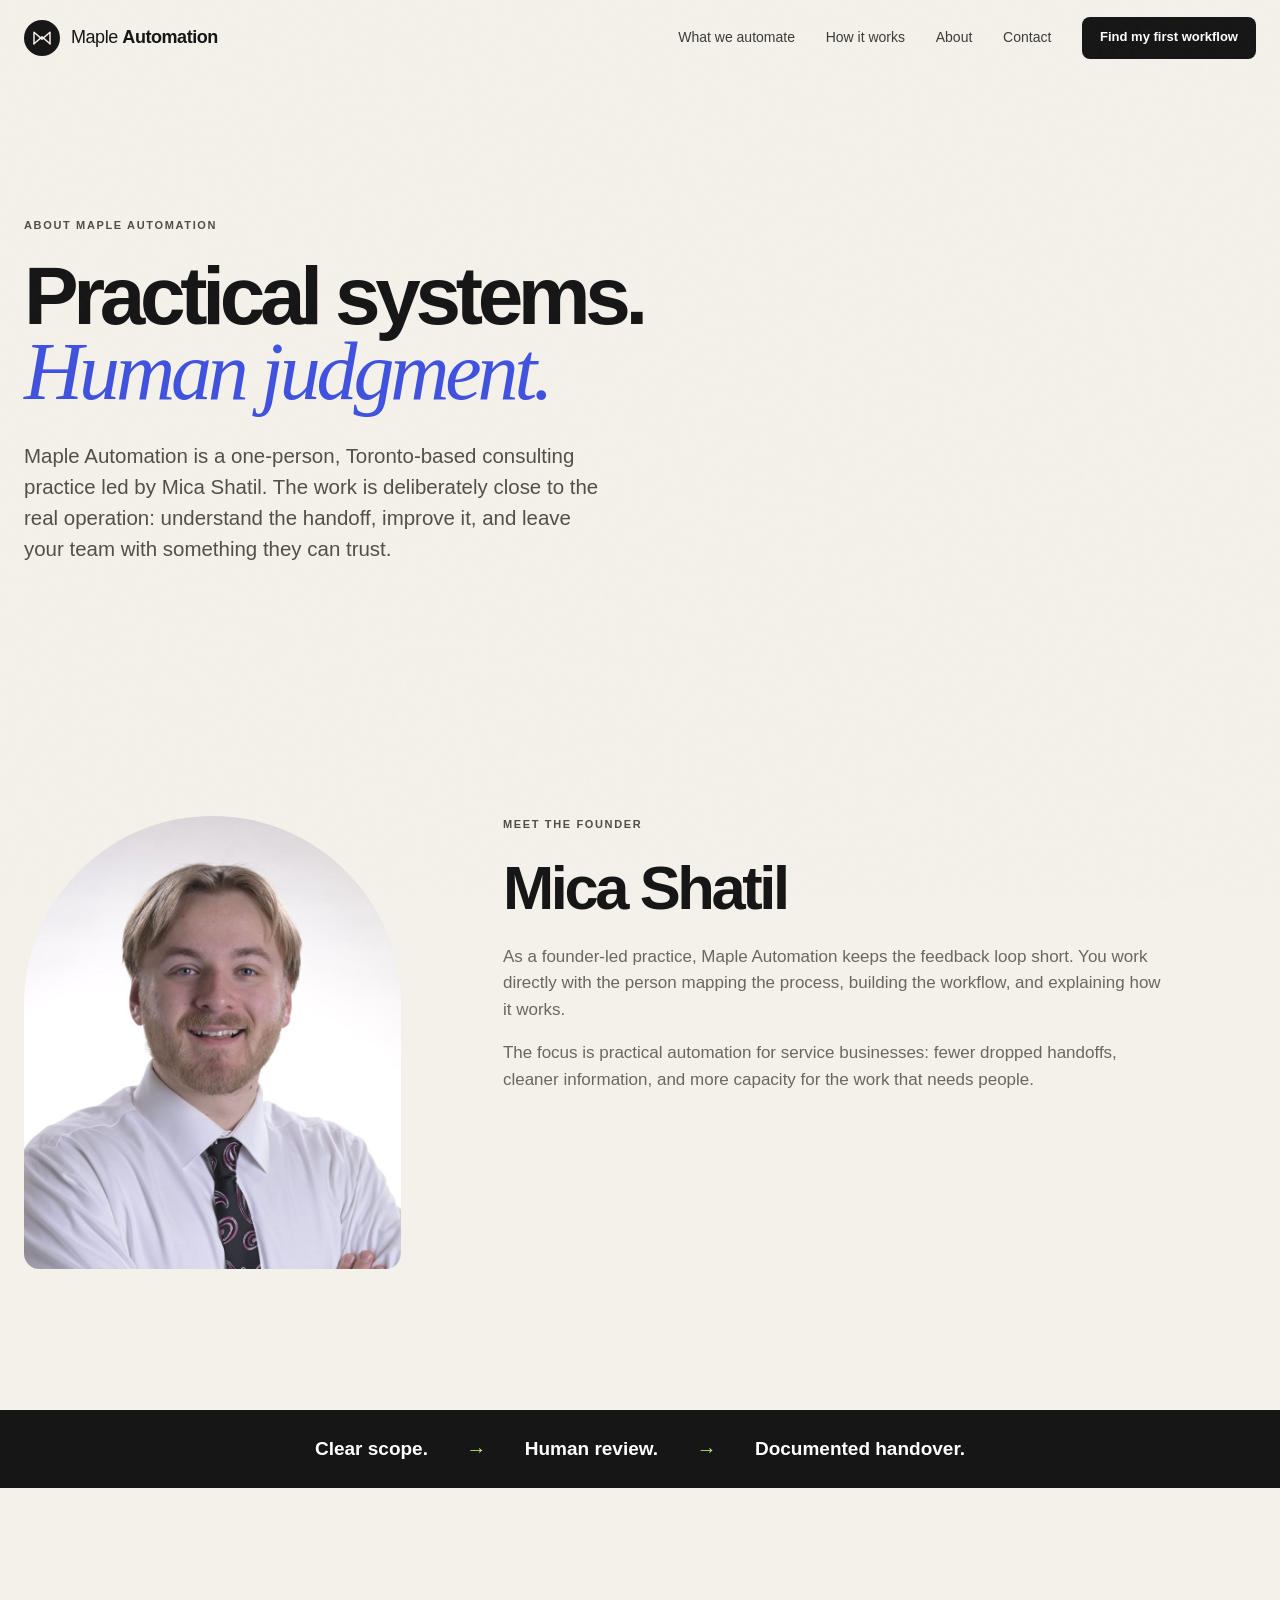
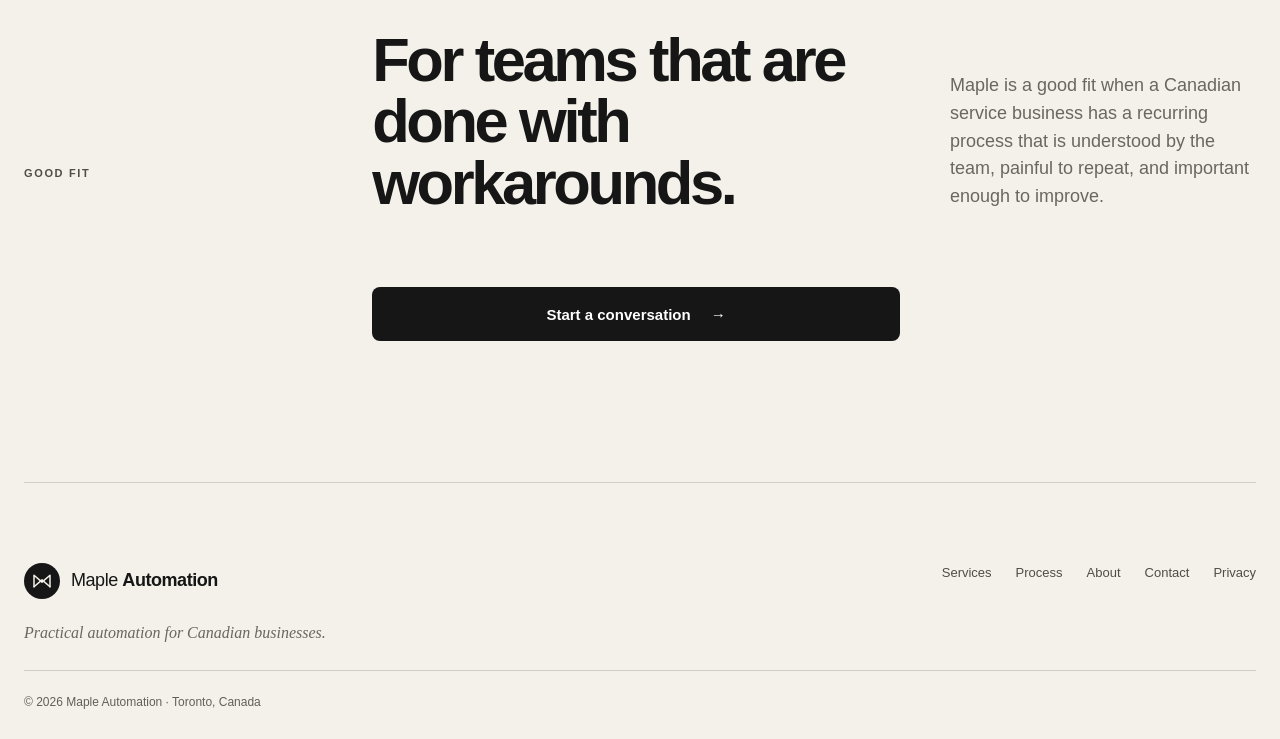
==== commit dcf4ac33: "About page: founder photo instead of initials; drop LinkedIn and GitHub links Co-Authored-By: Claude" ====
--- a/about.html
+++ b/about.html
@@ -1 +1 @@
-<!doctype html><html lang="en-CA"><head><meta charset="utf-8"><meta name="viewport" content="width=device-width, initial-scale=1"><title>About Maple Automation | Mica Shatil, Toronto</title><meta name="description" content="Meet Mica Shatil, the founder behind Maple Automation, a Toronto-based automation consulting practice for Canadian service businesses."><meta name="robots" content="index,follow"><meta name="referrer" content="strict-origin-when-cross-origin"><link rel="canonical" href="https://mapleautomation.ca/about.html"><meta property="og:type" content="website"><meta property="og:locale" content="en_CA"><meta property="og:site_name" content="Maple Automation"><meta property="og:title" content="About Maple Automation | Mica Shatil, Toronto"><meta property="og:description" content="Meet Mica Shatil, the founder behind Maple Automation, a Toronto-based automation consulting practice for Canadian service businesses."><meta property="og:url" content="https://mapleautomation.ca/about.html"><meta property="og:image" content="https://mapleautomation.ca/assets/social-card.png"><meta property="og:image:alt" content="Maple Automation — Practical automation for Canadian businesses"><meta name="twitter:card" content="summary_large_image"><meta name="twitter:title" content="About Maple Automation | Mica Shatil, Toronto"><meta name="twitter:description" content="Meet Mica Shatil, the founder behind Maple Automation, a Toronto-based automation consulting practice for Canadian service businesses."><meta name="twitter:image" content="https://mapleautomation.ca/assets/social-card.png"><link rel="icon" href="assets/favicon.svg" type="image/svg+xml"><link rel="stylesheet" href="styles.css"></head><body><a class="skip-link" href="#main">Skip to content</a><header class="site-header" data-header><a class="brand" href="index.html" aria-label="Maple Automation home"><svg class="brand-mark" viewBox="0 0 42 42" aria-hidden="true"><path d="M7 31V11l14 12 14-12v20"/><path d="M7 31l14-12 14 12"/></svg><span>Maple <b>Automation</b></span></a><button class="menu-toggle" type="button" aria-expanded="false" aria-controls="site-nav" data-menu-toggle><span class="sr-only" data-menu-label>Open navigation</span><span></span><span></span></button><nav id="site-nav" class="site-nav" aria-label="Primary" data-nav><a href="services.html">What we automate</a><a href="process.html">How it works</a><a href="about.html" aria-current="page">About</a><a href="contact.html">Contact</a><a class="button button-small button-dark" href="contact.html">Find my first workflow</a></nav></header><main id="main" tabindex="-1"><section class="page-hero section-shell section-pad"><p class="eyebrow">About Maple Automation</p><h1>Practical systems.<br><em>Human judgment.</em></h1><p class="hero-lede">Maple Automation is a one-person, Toronto-based consulting practice led by Mica Shatil. The work is deliberately close to the real operation: understand the handoff, improve it, and leave your team with something they can trust.</p></section><section class="about section-shell section-pad" data-reveal><div class="about-grid"><div class="founder-mark" aria-hidden="true">MS</div><div><p class="eyebrow">Meet the founder</p><h2>Mica Shatil</h2><p>As a founder-led practice, Maple Automation keeps the feedback loop short. You work directly with the person mapping the process, building the workflow, and explaining how it works.</p><p>The focus is practical automation for service businesses: fewer dropped handoffs, cleaner information, and more capacity for the work that needs people.</p><div class="about-links"><a class="text-link" href="https://www.linkedin.com/in/mica-shatil" target="_blank" rel="noreferrer">LinkedIn <span class="sr-only">(opens in a new tab)</span><span aria-hidden="true">↗</span></a><a class="text-link" href="https://github.com/Mica-Shatil" target="_blank" rel="noreferrer">GitHub <span class="sr-only">(opens in a new tab)</span><span aria-hidden="true">↗</span></a></div></div></div></section><section class="signal-strip" aria-label="Operating principles"><p>Clear scope.</p><span>→</span><p>Human review.</p><span>→</span><p>Documented handover.</p></section><section class="section-shell section-pad"><div class="two-col-intro"><p class="eyebrow">Good fit</p><div><h2>For teams that are<br>done with workarounds.</h2><p>Maple is a good fit when a Canadian service business has a recurring process that is understood by the team, painful to repeat, and important enough to improve.</p><a class="button button-dark" href="contact.html">Start a conversation <span aria-hidden="true">→</span></a></div></div></section></main><footer class="site-footer"><div class="footer-brand"><a class="brand" href="index.html"><svg class="brand-mark" viewBox="0 0 42 42" aria-hidden="true"><path d="M7 31V11l14 12 14-12v20"/><path d="M7 31l14-12 14 12"/></svg><span>Maple <b>Automation</b></span></a><p>Practical automation for Canadian businesses.</p></div><nav aria-label="Footer"><a href="services.html">Services</a><a href="process.html">Process</a><a href="about.html">About</a><a href="contact.html">Contact</a><a href="privacy.html">Privacy</a></nav><p class="footer-note">© <span data-year></span> Maple Automation · Toronto, Canada</p></footer><script src="script.js" defer></script></body></html>
+<!doctype html><html lang="en-CA"><head><meta charset="utf-8"><meta name="viewport" content="width=device-width, initial-scale=1"><title>About Maple Automation | Mica Shatil, Toronto</title><meta name="description" content="Meet Mica Shatil, the founder behind Maple Automation, a Toronto-based automation consulting practice for Canadian service businesses."><meta name="robots" content="index,follow"><meta name="referrer" content="strict-origin-when-cross-origin"><link rel="canonical" href="https://mapleautomation.ca/about.html"><meta property="og:type" content="website"><meta property="og:locale" content="en_CA"><meta property="og:site_name" content="Maple Automation"><meta property="og:title" content="About Maple Automation | Mica Shatil, Toronto"><meta property="og:description" content="Meet Mica Shatil, the founder behind Maple Automation, a Toronto-based automation consulting practice for Canadian service businesses."><meta property="og:url" content="https://mapleautomation.ca/about.html"><meta property="og:image" content="https://mapleautomation.ca/assets/social-card.png"><meta property="og:image:alt" content="Maple Automation — Practical automation for Canadian businesses"><meta name="twitter:card" content="summary_large_image"><meta name="twitter:title" content="About Maple Automation | Mica Shatil, Toronto"><meta name="twitter:description" content="Meet Mica Shatil, the founder behind Maple Automation, a Toronto-based automation consulting practice for Canadian service businesses."><meta name="twitter:image" content="https://mapleautomation.ca/assets/social-card.png"><link rel="icon" href="assets/favicon.svg" type="image/svg+xml"><link rel="stylesheet" href="styles.css"></head><body><a class="skip-link" href="#main">Skip to content</a><header class="site-header" data-header><a class="brand" href="index.html" aria-label="Maple Automation home"><svg class="brand-mark" viewBox="0 0 42 42" aria-hidden="true"><path d="M7 31V11l14 12 14-12v20"/><path d="M7 31l14-12 14 12"/></svg><span>Maple <b>Automation</b></span></a><button class="menu-toggle" type="button" aria-expanded="false" aria-controls="site-nav" data-menu-toggle><span class="sr-only" data-menu-label>Open navigation</span><span></span><span></span></button><nav id="site-nav" class="site-nav" aria-label="Primary" data-nav><a href="services.html">What we automate</a><a href="process.html">How it works</a><a href="about.html" aria-current="page">About</a><a href="contact.html">Contact</a><a class="button button-small button-dark" href="contact.html">Find my first workflow</a></nav></header><main id="main" tabindex="-1"><section class="page-hero section-shell section-pad"><p class="eyebrow">About Maple Automation</p><h1>Practical systems.<br><em>Human judgment.</em></h1><p class="hero-lede">Maple Automation is a one-person, Toronto-based consulting practice led by Mica Shatil. The work is deliberately close to the real operation: understand the handoff, improve it, and leave your team with something they can trust.</p></section><section class="about section-shell section-pad" data-reveal><div class="about-grid"><img class="founder-photo" src="assets/mica-shatil.jpg" width="830" height="1000" alt="Mica Shatil, founder of Maple Automation" loading="lazy" decoding="async"><div><p class="eyebrow">Meet the founder</p><h2>Mica Shatil</h2><p>As a founder-led practice, Maple Automation keeps the feedback loop short. You work directly with the person mapping the process, building the workflow, and explaining how it works.</p><p>The focus is practical automation for service businesses: fewer dropped handoffs, cleaner information, and more capacity for the work that needs people.</p></div></div></section><section class="signal-strip" aria-label="Operating principles"><p>Clear scope.</p><span>→</span><p>Human review.</p><span>→</span><p>Documented handover.</p></section><section class="section-shell section-pad"><div class="two-col-intro"><p class="eyebrow">Good fit</p><div><h2>For teams that are<br>done with workarounds.</h2><p>Maple is a good fit when a Canadian service business has a recurring process that is understood by the team, painful to repeat, and important enough to improve.</p><a class="button button-dark" href="contact.html">Start a conversation <span aria-hidden="true">→</span></a></div></div></section></main><footer class="site-footer"><div class="footer-brand"><a class="brand" href="index.html"><svg class="brand-mark" viewBox="0 0 42 42" aria-hidden="true"><path d="M7 31V11l14 12 14-12v20"/><path d="M7 31l14-12 14 12"/></svg><span>Maple <b>Automation</b></span></a><p>Practical automation for Canadian businesses.</p></div><nav aria-label="Footer"><a href="services.html">Services</a><a href="process.html">Process</a><a href="about.html">About</a><a href="contact.html">Contact</a><a href="privacy.html">Privacy</a></nav><p class="footer-note">© <span data-year></span> Maple Automation · Toronto, Canada</p></footer><script src="script.js" defer></script></body></html>
--- a/styles.css
+++ b/styles.css
@@ -495,10 +495,9 @@
 .faq-list details[open] summary::after { content: "−"; }
 .about { display: block; }
 .about-grid { display: grid; align-items: start; grid-template-columns: minmax(180px, .5fr) 1fr; gap: clamp(40px, 8vw, 120px); }
-.founder-mark { display: grid; aspect-ratio: .83; place-items: center; background: var(--blue); color: var(--green); border-radius: 220px 220px 18px 18px; font-family: Georgia, serif; font-size: clamp(64px, 9vw, 130px); font-style: italic; letter-spacing: -.08em; }
+.founder-photo { display: block; width: 100%; height: auto; aspect-ratio: .83; object-fit: cover; background: var(--blue); border-radius: 220px 220px 18px 18px; }
 .about-grid h2 { margin-bottom: 26px; font-size: clamp(38px, 4.8vw, 66px); font-weight: 550; letter-spacing: -.055em; line-height: 1; }
 .about-grid p:not(.eyebrow) { max-width: 660px; color: var(--muted); font-size: 17px; }
-.about-links { display: flex; margin-top: 30px; flex-wrap: wrap; gap: 30px; }
 .calculator label { margin-top: 22px; }
 .calculator label:first-child { margin-top: 0; }
 .calculator input[type="number"] { display: block; width: 100%; height: 56px; margin-top: 8px; padding: 0 16px; border: 1px solid #cfcbc2; border-radius: 8px; background: white; color: var(--ink); font-size: 20px; font-weight: 650; }
@@ -583,7 +582,7 @@
   .approach-grid article + article { border-top: 1px solid var(--line); }
   .step-number { margin-bottom: 18px; }
   .about-grid { grid-template-columns: 1fr; }
-  .founder-mark { max-width: 260px; }
+  .founder-photo { max-width: 260px; }
   .site-footer { grid-template-columns: 1fr; }
 }
 
